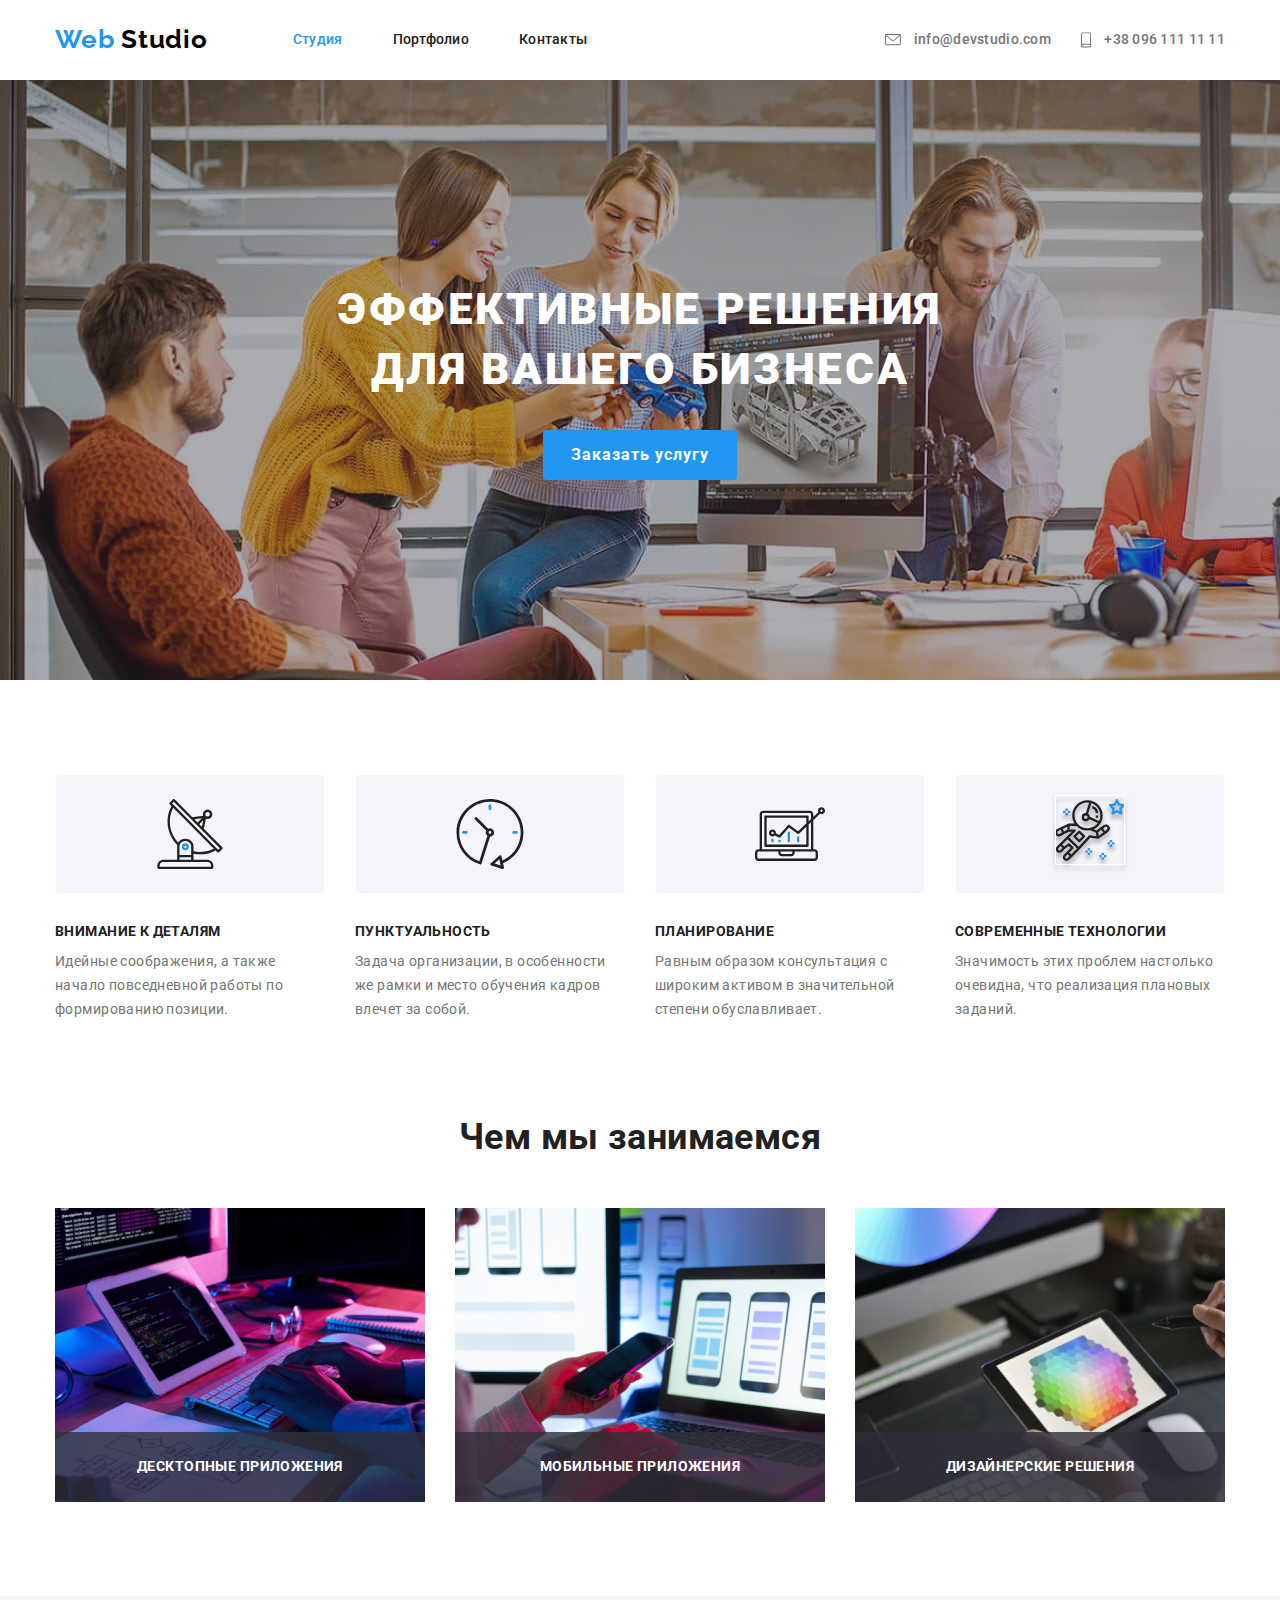
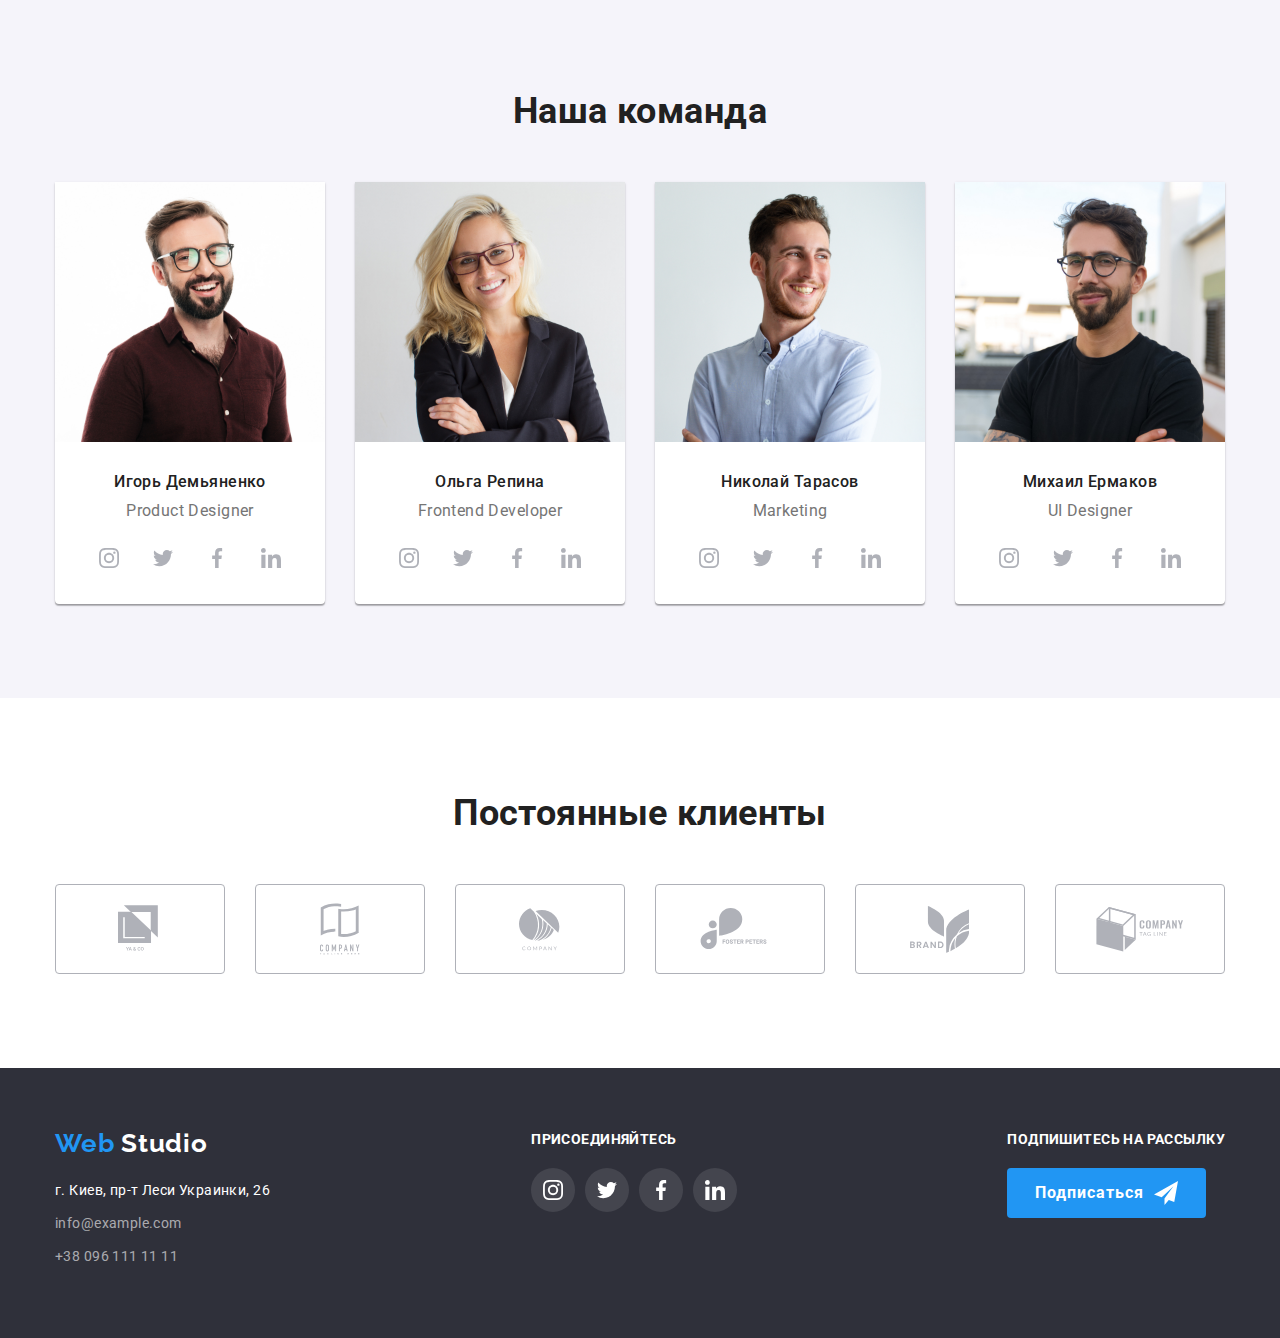
==== index.html @ 5bfbb7c0 "added 4 HW" ====
<!DOCTYPE html>
<html lang="ru">

<head>
  <meta charset="UTF-8" />
  <meta name="viewport" content="width=device-width, initial-scale=1.0" />
  <title>Web Studio</title>
  <link href="https://fonts.googleapis.com/css2?family=Raleway:wght@700&family=Roboto:wght@400;500;700;900&display=swap"
    rel="stylesheet" />
  <link rel="stylesheet" href="https://cdnjs.cloudflare.com/ajax/libs/modern-normalize/0.7.0/modern-normalize.min.css">
  <link rel="stylesheet" href="./css/style.css" />
</head>

<body>
  <!--hat-->
  <header class="container header">
    <a href="" class="logo link"><span class="accent-logo">Web </span>Studio</a>
    <nav>
        <ul class="site-nav list">
          <li class="item"><a href="./index.html" class="link current">Студия</a></li>
          <li class="item"><a href="./portfolio.html" class="link">Портфолио</a></li>
          <li class="item"><a href="" class="link">Контакты</a></li>
      </ul>
    </nav>
    <ul class="contacts list">
      <li class="item">
        <a href="mailto:info@devstudio.com" class="link contact">
          <svg width="16" height="12" class="icon-contact"><use href="./images/sprite.svg#icon-letter"></use></svg>
           info@devstudio.com
        </a>
      </li>
      <li class="item">
        <a href="tel:+38-096-111-11-11" class="link contact">
          <svg width="10" height="16" class="icon-contact">
            <use href="./images/sprite.svg#icon-tel"></use>
          </svg>
          +38 096 111 11 11
        </a>
      </li>
    </ul>
  </header>
  <main>
    <!--hero-->
    <section class="hero">
      <h1 class="section-title">
        Эффективные решения <br />
        для вашего бизнеса
      </h1>
      <form action="">
        <button class="button">Заказать услугу</button>
      </form>
    </section>
    <!--advantage-->
    <section class="section advantage">
      <div class="container">
        <h2 class="visually-hidden">Приемущества</h2>
        <ul class="advantage list">
          <li class="items icon-antenna">
            <h3 class="title">Внимание к деталям</h3>
            <p>
              Идейные соображения, а также начало повседневной работы по
              формированию позиции.
            </p>
          </li>
          <li class="items icon-clock">
            <h3 class="title">Пунктуальность</h3>
            <p>
              Задача организации, в особенности же рамки и место обучения кадров
              влечет за собой.
            </p>
          </li>
          <li class="items icon-diagram">
            <h3 class="title">Планирование</h3>
            <p>
              Равным образом консультация с широким активом в значительной
              степени обуславливает.
            </p>
          </li>
          <li class="items icon-astronaut">
            <h3 class="title">Современные технологии</h3>
            <p class="text">
              Значимость этих проблем настолько очевидна, что реализация
              плановых заданий.
            </p>
          </li>
        </ul>
      </div>
    </section>

    <!--services-->
    <section class="section services">
      <div class="container">
        <h2 class="section-title">Чем мы занимаемся</h2>
        <ul class="services list">
          <li class="item service">
            <img src="./images/desktop_applications.jpg" alt="desktop applications" width="370" />
            <h3 class="title service">Десктопные приложения</h3>
          </li>
          <li class="item service">
            <img src="./images/Mobile_applications.jpg" alt="mobile applications" width="370" />
            <h3 class="title service">Мобильные приложения</h3>
          </li>
          <li class="item service">
            <img src="./images/Design_solutions.jpg" alt="design solutions" width="370" />
            <h3 class="title service">Дизайнерские решения</h3>
          </li>
        </ul>
      </div>
    </section>
    <!--our team-->
    <section class="section team">
      <div class="container">
        <h2 class="section-title">Наша команда</h2>
           <ul class="personnel list">
            <li class="item">
              <img src="./images/Игорь-Демьяненко.jpg" alt="Игорь Демьяненко" width="270" height="260" />
              <h3 class="title-lower">Игорь Демьяненко</h3>
              <p class="text">Product Designer</p>
              <ul class="link-list social">
                <li class="social-item">
                  <a href="https://www.instagram.com" class="social-link" target="_blank" aria-label="Ссылка на Instagram ">
                   <svg class="social-icon" width="20" height="20">
                   <use href="./images/sprite.svg#icon-instagram"></use>
                   </svg>
                  </a>
                </li>
                <li class="social-item">
                  <a href="https://twitter.com" class="social-link" target="_blank" aria-label="Ссылка на Twitter ">
                   <svg class="social-icon" width="20" height="20">
                   <use href="./images/sprite.svg#icon-twitter"></use></svg>
                  </a>
               </li>
               <li class="social-item">
                  <a href="https://facebook.com/" class="social-link" target="_blank" aria-label="Ссылка на Facebook ">
                   <svg class="social-icon" width="20" height="20">
                   <use href="./images/sprite.svg#icon-facebook"></use>
                   </svg>
                 </a>
                </li>
                <li class="social-item">
                  <a href="https://www.linkedin.com/" class="social-link" target="_blank" aria-label="Ссылка на Linkedin ">
                    <svg class="social-icon" width="20" height="20">
                    <use href="./images/sprite.svg#icon-linkedin"></use></svg>
                  </a>
                </li>
              </ul>
            </li>
            <li class="item">
              <img src="./images/Ольга-Репина.jpg" alt="Ольга Репина" width="270" height="260" />
              <h3 class="title-lower">Ольга Репина</h3>
              <p class="text">Frontend Developer</p>
              <ul class="link-list social">
                <li class="social-item">
                  <a href="https://www.instagram.com" class="social-link" target="_blank" aria-label="Ссылка на Instagram ">
                    <svg class="social-icon" width="20" height="20">
                      <use href="./images/sprite.svg#icon-instagram"></use>
                    </svg>
                  </a>
                </li>
                <li class="social-item">
                  <a href="https://twitter.com" class="social-link" target="_blank" aria-label="Ссылка на Twitter ">
                    <svg class="social-icon" width="20" height="20">
                      <use href="./images/sprite.svg#icon-twitter"></use>
                    </svg>
                  </a>
                </li>
                <li class="social-item">
                  <a href="https://facebook.com/" class="social-link" target="_blank" aria-label="Ссылка на Facebook ">
                    <svg class="social-icon" width="20" height="20">
                      <use href="./images/sprite.svg#icon-facebook"></use>
                    </svg>
                  </a>
                </li>
                <li class="social-item">
                  <a href="https://www.linkedin.com/" class="social-link" target="_blank" aria-label="Ссылка на Linkedin ">
                    <svg class="social-icon" width="20" height="20">
                      <use href="./images/sprite.svg#icon-linkedin"></use>
                    </svg>
                  </a>
                </li>
              </ul>
            </li>
            <li class="item">
              <img src="./images/Николай-Тарасов.jpg" alt="Николай Тарасов" width="270" height="260" />
              <h3 class="title-lower">Николай Тарасов</h3>
              <p class="text">Marketing</p>
              <ul class="link-list social">
                <li class="social-item">
                  <a href="https://www.instagram.com" class="social-link" target="_blank" aria-label="Ссылка на Instagram ">
                    <svg class="social-icon" width="20" height="20">
                      <use href="./images/sprite.svg#icon-instagram"></use>
                    </svg>
                  </a>
                </li>
                <li class="social-item">
                  <a href="https://twitter.com" class="social-link" target="_blank" aria-label="Ссылка на Twitter ">
                    <svg class="social-icon" width="20" height="20">
                      <use href="./images/sprite.svg#icon-twitter"></use>
                    </svg>
                  </a>
                </li>
                <li class="social-item">
                  <a href="https://facebook.com/" class="social-link" target="_blank" aria-label="Ссылка на Facebook ">
                    <svg class="social-icon" width="20" height="20">
                      <use href="./images/sprite.svg#icon-facebook"></use>
                    </svg>
                  </a>
                </li>
                <li class="social-item">
                  <a href="https://www.linkedin.com/" class="social-link" target="_blank" aria-label="Ссылка на Linkedin ">
                    <svg class="social-icon" width="20" height="20">
                      <use href="./images/sprite.svg#icon-linkedin"></use>
                    </svg>
                  </a>
                </li>
              </ul>
            </li>
            <li class="item">
              <img src="./images/Михаил-Ермаков.jpg" alt="Михаил Ермаков" width="270" height="260" />
              <div>
                <h3 class="title-lower">Михаил Ермаков</h3>
                <p class="text">UI Designer</p>
                <ul class="link-list social">
                  <li class="social-item">
                    <a href="https://www.instagram.com" class="social-link" target="_blank" aria-label="Ссылка на Instagram ">
                      <svg class="social-icon" width="20" height="20">
                        <use href="./images/sprite.svg#icon-instagram"></use>
                      </svg>
                    </a>
                  </li>
                  <li class="social-item">
                    <a href="https://twitter.com" class="social-link" target="_blank" aria-label="Ссылка на Twitter ">
                      <svg class="social-icon" width="20" height="20">
                        <use href="./images/sprite.svg#icon-twitter"></use>
                      </svg>
                    </a>
                  </li>
                  <li class="social-item">
                    <a href="https://facebook.com/" class="social-link" target="_blank" aria-label="Ссылка на Facebook ">
                      <svg class="social-icon" width="20" height="20">
                        <use href="./images/sprite.svg#icon-facebook"></use>
                      </svg>
                    </a>
                  </li>
                  <li class="social-item">
                    <a href="https://www.linkedin.com/" class="social-link" target="_blank" aria-label="Ссылка на Linkedin ">
                      <svg class="social-icon" width="20" height="20">
                        <use href="./images/sprite.svg#icon-linkedin"></use>
                      </svg>
                    </a>
                  </li>
                </ul>
            </li>
          </ul>
      </div>

    </section>
    <!--customers-->
    <section class="section customers">
      <div class="container">
        <h2 class="section-title">Постоянные клиенты</h2>
        <ul class="container-cust list">
          <li class="item">
            <a href="" class="item-cust">
            <svg width="44" height="49" class="icon-item-cust">
              <use href="./images/sprite.svg#icon-client-1"></use>
            </svg> </a>
          </li>
          <li class="item">
            <a href="" class="item-cust">
              <svg width="40" height="52" class="icon-item-cust">
                <use href="./images/sprite.svg#icon-client-2"></use>
              </svg> </a>
          </li>
          <li class="item">
            <a href="" class="item-cust">
              <svg width="41" height="43" class="icon-item-cust">
                <use href="./images/sprite.svg#icon-client-3"></use>
              </svg> </a>
          </li>
          <li class="item">
            <a href="" class="item-cust">
              <svg width="80" height="42" class="icon-item-cust">
                <use href="./images/sprite.svg#icon-client-4"></use>
              </svg> </a>
          </li>
          <li class="item">
            <a href="" class="item-cust">
              <svg width="59" height="47" class="icon-item-cust">
                <use href="./images/sprite.svg#icon-client-5"></use>
              </svg> </a>
          </li>
          <li class="item">
            <a href="" class="item-cust">
              <svg width="88" height="45" class="icon-item-cust">
                <use href="./images/sprite.svg#icon-client-6"></use>
              </svg> </a>
          </li>
        </ul>
      </div>
    </section>
   </main>
  <!--footer-->
  <footer class="footer">
    <div class="container-fotter">
      <div class="address-container">
        <a href="" class="logo link"><span class="accent-logo">Web </span>Studio</a>
        <address>
          г. Киев, пр-т Леси Украинки, 26 <br />
          <a href="mailto:info@example.com" class="address link">info@example.com</a>
          <br />
          <a href="tel:+38-096-111-11-11" class="address link">+38 096 111 11 11</a>
        </address>
      </div>
      <div class="link-container">
        <b class="title">присоединяйтесь</b>
        <ul class="link-list social-foot">
          <li class="social-item">
            <a href="https://www.instagram.com" class="social-link foot" target="_blank" aria-label="Ссылка на Instagram ">
              <svg class="social-icon foot" width="20" height="20">
                <use href="./images/sprite.svg#icon-instagram"></use>
              </svg>
            </a>
          </li>
          <li class="social-item">
            <a href="https://twitter.com" class="social-link foot" target="_blank" aria-label="Ссылка на Twitter ">
              <svg class="social-icon foot" width="20" height="20">
                <use href="./images/sprite.svg#icon-twitter"></use>
              </svg>
            </a>
          </li>
          <li class="social-item">
            <a href="https://facebook.com/" class="social-link foot" target="_blank" aria-label="Ссылка на Facebook ">
              <svg class="social-icon foot" width="20" height="20">
                <use href="./images/sprite.svg#icon-facebook"></use>
              </svg>
            </a>
          </li>
          <li class="social-item">
            <a href="https://www.linkedin.com/" class="social-link foot" target="_blank" aria-label="Ссылка на Linkedin ">
              <svg class="social-icon foot" width="20" height="20">
                <use href="./images/sprite.svg#icon-linkedin"></use>
              </svg>
            </a>
          </li>
        </ul>
      </div>
      <div class="subscription">
        <b class="title">подпишитесь на рассылку</b><br />
        <form action="">
          <button class="button">Подписаться</button>
        </form>
      </div>
     </div>
   </footer>
 </body>
</html>
---- css/style.css ----
:root {
  --primery-text-color: #757575;
  --title-text-color: #212121;
  --secondery-title-text-color: #ffffff;
  --accent-color: #2196f3;
  --link-color: #afb1b8;
}
html {
  box-sizing: border-box;
}
*,
*::befor,
*::after {
  box-sizing: inherit;
}

.container {
  margin-right: auto;
  margin-left: auto;
  width: 1200px;
  padding-right: 15px;
  padding-left: 15px;
  /* outline: 2px solid blue;
  background-color: lightgreen; */
}

.container.header {
  padding-left: 15px;
  padding-right: 15px;
  padding-top: 0px;
  padding-bottom: 0px;
}

body {
  background-color: #fff;
  color: var(--primery-text-color);
  font-family: "Roboto", sans-serif;
  letter-spacing: 0.03em;
  font-size: 14px;
  line-height: 1.71;
}

.list {
  list-style: none;
  margin: 0px;
  padding: 0px;
}

a.link {
  text-decoration: none;
}
.section {
  padding-top: 94px;
  padding-bottom: 94px;
  /* outline: 2px solid brown; */
}
.section.services {
  padding-top: 0px;
}

/* header */
.header {
  display: flex;
  align-items: center;
}

/* site-nav */
.logo {
  color: #000000;
  font-family: "Raleway", sans-serif;
  font-weight: bold;
  font-size: 26px;
  line-height: 1.19;
  display: inline-block;
  padding-top: 24px;
  padding-bottom: 25px;
  /* identical to box height соответствует высоте коробки*/
  letter-spacing: 0.03em;
}

.accent-logo {
  color: var(--accent-color);
}

.site-nav {
  display: flex;
  margin-left: 85px;
}

.site-nav .item + .item {
  margin-left: 50px;
}

.site-nav .link {
  display: block;
  padding-top: 32px;
  padding-bottom: 32px;

  color: var(--title-text-color);
  font-weight: 500;
  font-size: 14px;
  line-height: 1.14;
  letter-spacing: 0.02em;
}

.site-nav .link:hover,
.site-nav .link:focus {
  color: var(--accent-color);
}

.site-nav .link.current {
  color: var(--accent-color);
}

/* contacts */
.contacts {
  display: flex;
  margin-left: auto;
}

.contacts .item + .item {
  margin-left: 30px;
}

.contacts .link {
  color: var(--primery-text-color);
  font-weight: 500;
  font-size: 14px;
  line-height: 1.14;
  letter-spacing: 0.02em;
}

.contacts .link:hover,
.contacts .link:focus {
  color: var(--accent-color);
}
.icon-contact {
  margin-right: 10px;
  fill: var(--primery-text-color);
  vertical-align: middle;
}
.contacts .link:hover .icon-contact,
.contacts .link:focus .icon-contact {
  fill: var(--accent-color);
}

/* for h2 */
.section-title {
  color: var(--title-text-color);
  font-weight: bold;
  font-size: 36px;
  line-height: 1.17;
  text-align: center;
  margin-top: 0px;
  margin-bottom: 50px;
  /* background-color: lightpink;
  outline: 2px solid red; */
}

/* for h3 */
.title {
  color: var(--title-text-color);
  font-size: 14px;
  line-height: 1.14;
  text-transform: uppercase;
  margin-top: 30px;
  margin-bottom: 10px;
}

/* hero */
.hero {
  text-align: center;
  padding-top: 200px;
  padding-bottom: 200px;
  display: block;
  margin-left: auto;
  margin-right: auto;
  max-width: 1600px;
  height: 600px;
  background-image: linear-gradient(
      rgba(47, 48, 58, 0.4),
      rgba(47, 48, 58, 0.4)
    ),
    url(../images/header-img.jpg);
  /* background-size: contain;
  background-repeat: no-repeat;
  background-position: center; */
  background-color: rgba(47, 48, 58);
}

.hero .section-title {
  color: var(--secondery-title-text-color);
  font-weight: 900;
  font-size: 44px;
  line-height: 1.36;
  text-align: center;
  letter-spacing: 0.06em;
  text-transform: uppercase;
  margin-bottom: 30px;
}

/* button */
.button {
  color: var(--secondery-title-text-color);
  background-color: var(--accent-color);
  font-weight: bold;
  font-size: 16px;
  line-height: 1.88;
  align-items: center;
  text-align: center;
  border-radius: 4px;
  border: 0px;
  letter-spacing: 0.06em;
  padding: 10px 28px;
}

/* advantage */
.visually-hidden {
  position: absolute !important;
  clip: rect(1px 1px 1px 1px); /* IE6, IE7 */
  clip: rect(1px, 1px, 1px, 1px);
  padding: 0 !important;
  border: 0 !important;
  height: 1px !important;
  width: 1px !important;
  overflow: hidden;
}

/* advantage */
p {
  margin: 0px;
}
/* .advantage .title {
  color: var(--title-text-color);
  font-size: 14px;
  line-height: 1.14;
  text-transform: uppercase;
}
.advantage .text {
  font-size: 14px;
  line-height: 1.17;
} */
.advantage {
  display: flex;
  flex-wrap: wrap;
}

.advantage .items {
  width: calc((100% - 90px) / 4);
  margin-right: 30px;
}

.advantage .items:nth-child(4n) {
  margin-right: 0px;
}
.advantage .items::before {
  display: block;
  content: "";
  height: 120px;
  /* outline: 2px solid red; */
  border: 1px solid #ffffff;
  border-radius: 4px;
  background-color: #f5f4fa;
  background-repeat: no-repeat;
  background-position: center;
}
.advantage .icon-antenna::before {
  background-image: url(../images/antenna.svg);
}
.advantage .icon-clock::before {
  background-image: url(../images/clock.svg);
}
.advantage .icon-diagram::before {
  background-image: url(../images/diagram.svg);
}
.advantage .icon-astronaut::before {
  background-image: url(../images/astronaut.svg);
}

/* service */
.services {
  display: flex;
  flex-wrap: wrap;
}

.services .item {
  width: calc((100% - 60px) / 3);
  margin-right: 30px;
}
.item .title {
  margin-top: 0px;
}

.services .item:nth-child(3n) {
  margin-right: 0px;
}
img {
  display: block;
}

.services .title {
  color: var(--secondery-title-text-color);
  background: rgba(47, 48, 58, 0.8);
  font-weight: bold;
  font-size: 14px;
  line-height: 1.14;
  text-align: center;
  padding-top: 27px;
  padding-bottom: 27px;
}

.item.service {
  position: relative;
}

.title.service {
  position: absolute;
  margin: 0px;
  width: 100%;
  left: 0;
  bottom: 0;
}

/* seclion our team */
.section.team {
  background: #f5f4fa;
}

.personnel.list {
  display: flex;
  flex-wrap: wrap;
}
.personnel.list .item {
  width: calc((100% - 90px) / 4);
  margin-right: 30px;
  box-shadow: 0px 1px 3px rgba(0, 0, 0, 0.12), 0px 1px 1px rgba(0, 0, 0, 0.14),
    0px 2px 1px rgba(0, 0, 0, 0.2);
  border-radius: 0px 0px 4px 4px;
  background: #ffffff;
  /* background-color: steelblue; */
}

.personnel.list .item:nth-child(4n) {
  margin-right: 0px;
}

.title-lower {
  font-weight: 500;
  font-size: 16px;
  line-height: 1.19;
  text-align: center;
  color: var(--title-text-color);
  margin-top: 30px;
  margin-bottom: 10px;
}

.personnel.list .text {
  font-size: 16px;
  line-height: 1.19;
  text-align: center;
  margin-bottom: 16px;
}

.social-item:not(:last-child) {
  margin-right: 10px;
}

.social-link {
  display: inline-flex;
  align-items: center;
  justify-content: center;
  width: 44px;
  height: 44px;
  background: #ffffff;
  border-radius: 50%;
}
.social-icon {
  fill: var(--link-color);
}
.social-link:hover,
.social-link:focus {
  background-color: var(--accent-color);
}
.social-link:hover .social-icon,
.social-link:focus .social-icon {
  fill: #fff;
}

/* section customers */
.container-cust {
  display: flex;
  flex-wrap: wrap;
}
.container-cust .item {
  width: calc((100% - 150px) / 6);
  margin-right: 30px;
  height: 90px;
}
.item-cust {
  display: flex;
  height: 90px;
  background-color: #fff;
  border: 1px solid var(--link-color);
  border-radius: 4px;
  fill: var(--link-color);
}

.item-cust:hover,
.item-cust:focus,
.icon-item:hover .icon-item-cust,
.icon-item:focus .icon-item-cust {
  fill: var(--accent-color);
  border-color: var(--accent-color);
}
.icon-item-cust {
  margin: auto;
}
.container-cust .item:nth-child(6n) {
  margin-right: 0px;
}

/* footer */
footer {
  color: var(--secondery-title-text-color);
  background: #2f303a;
}
.container-fotter {
  display: flex;
  justify-content: space-between;
  margin-right: auto;
  margin-left: auto;
  width: 1200px;
  padding: 60px 15px;
}
.address-container {
  width: 270px;
  margin-right: 30px;
  display: inline-block;
  margin-bottom: 9px;
  /* background-color: silver; */
}

address {
  font-style: normal;
}
address .link {
  display: inline-block;
  margin-top: 9px;
}

.link-container {
  width: 270px;
  margin-right: 30px;
  /* background-color: silver; */
}
.link-container .title {
  margin-top: 0px;
}
.link-list {
  margin: 0px;
  display: flex;
  padding-left: 0px;
  justify-content: center;
  padding-bottom: 24px;
  list-style: none;
}

footer .link {
  color: var(--secondery-title-text-color);
}
footer .title {
  color: var(--secondery-title-text-color);
  display: inline-block;
  margin-bottom: 20px;
}
.address.link {
  color: rgba(255, 255, 255, 0.6);
}

.container-fotter .logo {
  padding: 0px;
  margin-bottom: 20px;
}
/* .subscription {
  background-color: silver;
  width: 540px;
} */
.subscription .title {
  margin-top: 0px;
}

.subscription .button {
  display: inline-flex;
  cursor: pointer;
  align-items: center;
}
.subscription .button::after {
  margin-left: 10px;
  width: 24px;
  height: 24px;
  content: "";
  background-image: url(../images/icon-send.svg);
}
.link-list.social-foot {
  justify-content: start;
}

.social-link.foot {
  background: rgba(255, 255, 255, 0.1);
}
.social-icon.foot {
  fill: #fff;
}

.social-link.foot:hover,
.social-link.foot:focus {
  background-color: var(--accent-color);
}

/* portfolio */

.portfolio {
  padding-top: 93px;
  padding-bottom: 94px;
}
.filter-section {
  padding-bottom: 50px;
}
.project-section {
  padding-top: 0px;
}
.button.filter {
  color: var(--title-text-color);
  background-color: #f5f4fa;
  padding: 6px 22px;
}
.button.filter:hover,
.button.filter:focus {
  background-color: var(--accent-color);
  color: #eeeeee;
}
.filter {
  display: flex;
  /* padding-top: 0px; */
  justify-content: center;
}

.filter .item + .item {
  margin-left: 8px;
}

.card .link {
  color: var(--title-text-color);
  font-weight: bold;
  font-size: 18px;
  line-height: 2;
  letter-spacing: 0.06em;
}
.text-title {
  color: var(--primery-text-color);
  font-size: 16px;
  line-height: 1.88;
  letter-spacing: 0.06em;
}
.text-accent {
  background: rgba(33, 150, 243, 0.9);
  color: var(--secondery-title-text-color);
  font-size: 18px;
  line-height: 1.56;
  letter-spacing: 0.03em;
}
.is-hidden {
  display: none;
}
.name-title {
  font-size: 18px;
  line-height: 2;
  letter-spacing: 0.06em;
  color: var(--title-text-color);
}
.card {
  display: flex;
  flex-wrap: wrap;
}
.card-list {
  width: calc((100% - 60px) / 3);
  margin-right: 30px;
  margin-bottom: 30px;
  /* outline: 2px solid green; */
}
.card .card-list:nth-child(3n) {
  margin-right: 0px;
}

.card-list:hover,
.card-list:focus {
  box-shadow: 0px 1px 1px rgba(0, 0, 0, 0.12), 0px 4px 4px rgba(0, 0, 0, 0.06),
    1px 4px 6px rgba(0, 0, 0, 0.16);
}
.project-name {
  padding: 20px 24px;
  border: 1px solid #eeeeee;
}
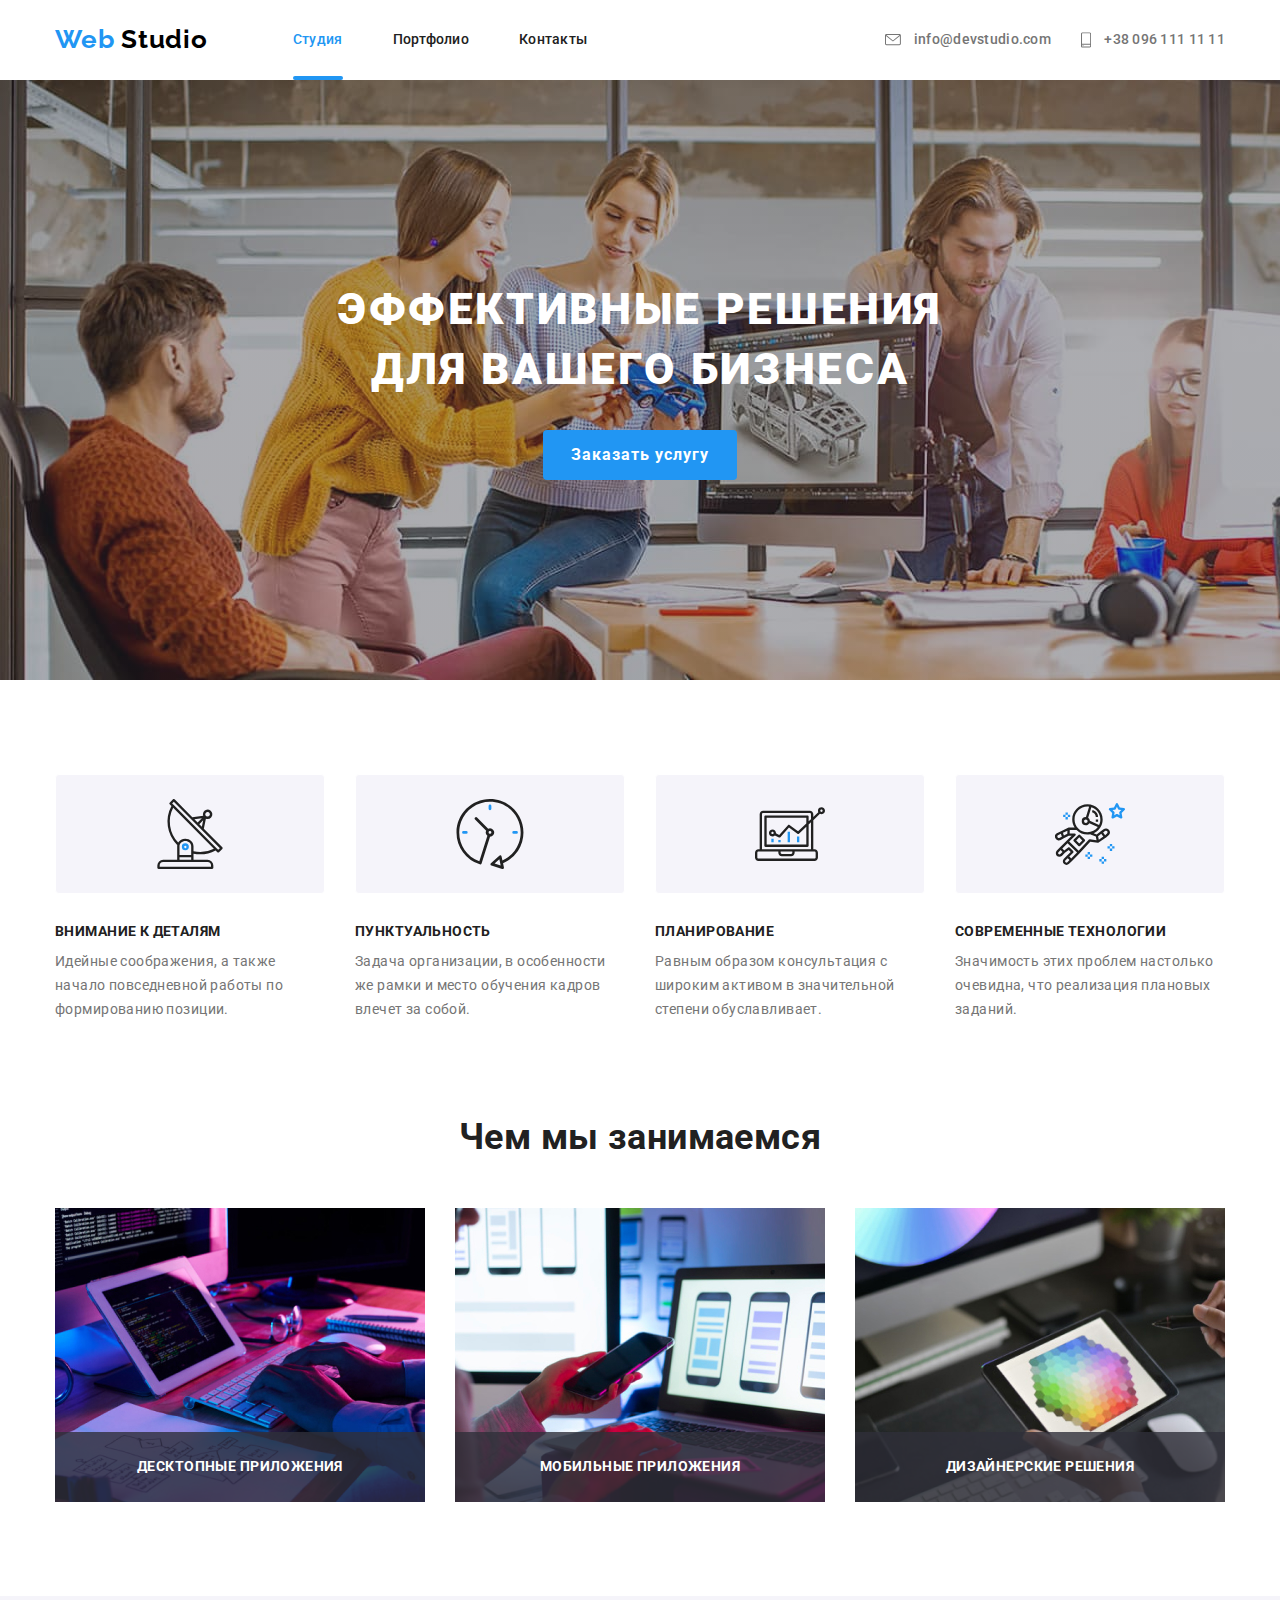
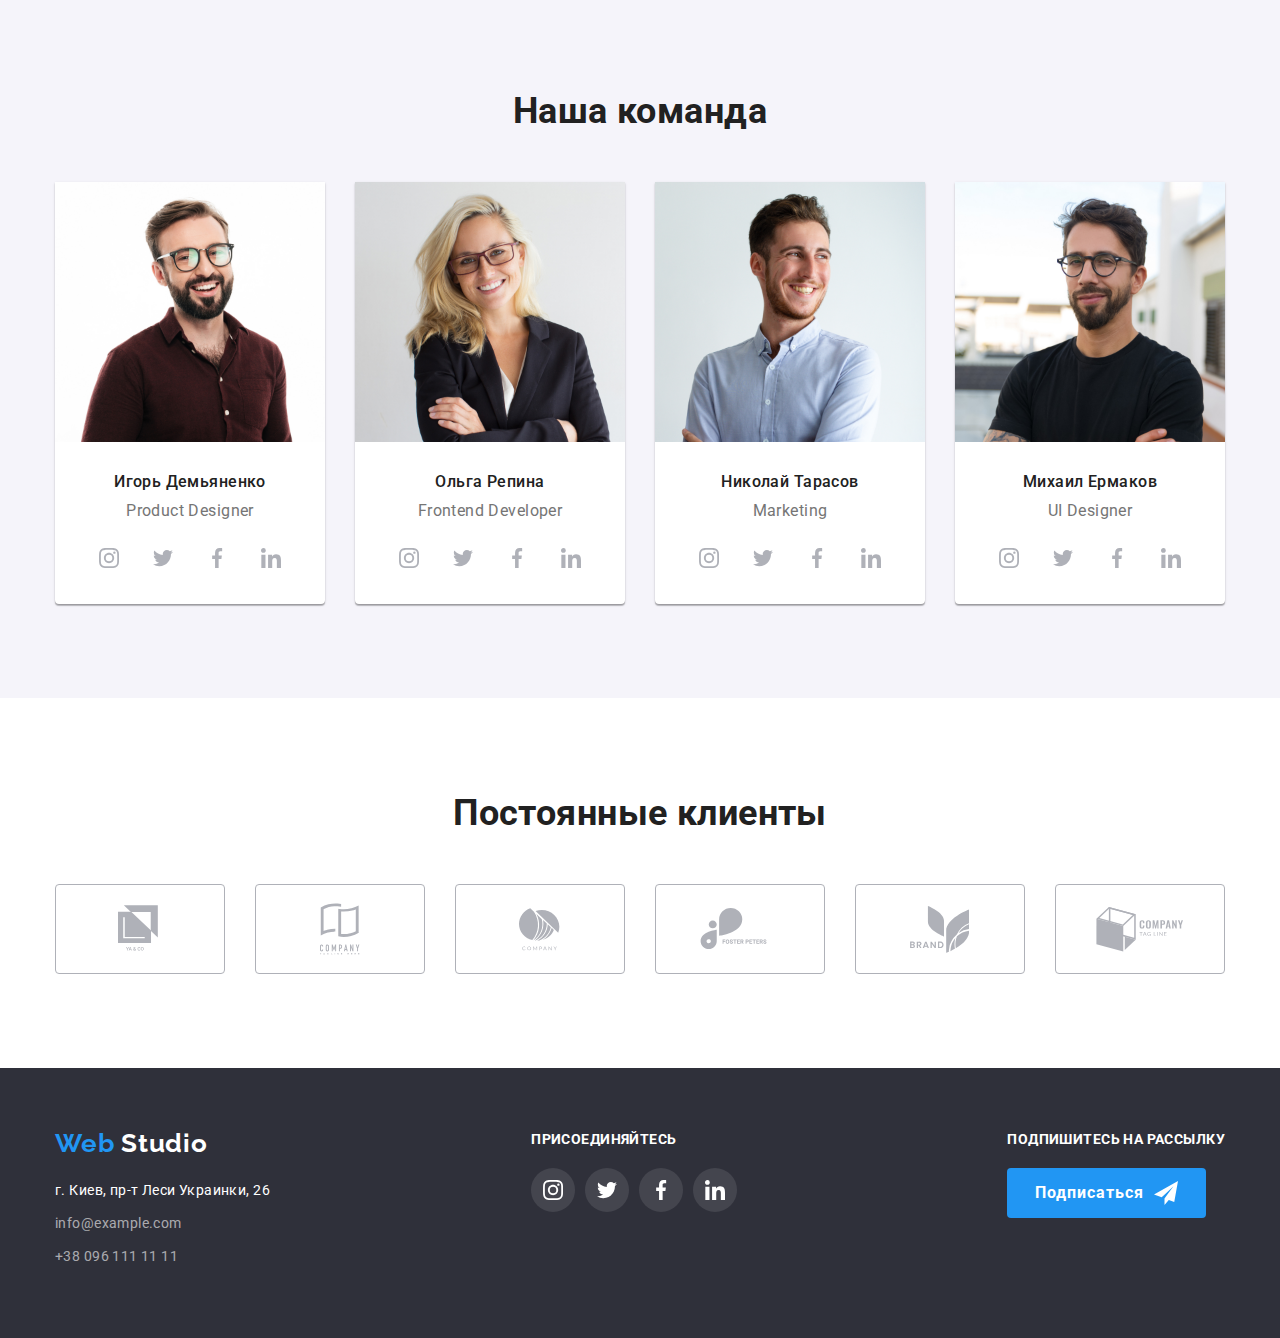
==== commit 5ed0b068: "fixed bugs, added line in portfolio header" ====
--- a/index.html
+++ b/index.html
@@ -46,9 +46,17 @@
         Эффективные решения <br />
         для вашего бизнеса
       </h1>
-      <form action="">
-        <button class="button">Заказать услугу</button>
-      </form>
+         <button class="button" data-modal-open>Заказать услугу</button>
+          <!-- modal window -->
+      <div class="backdrop is-hidden" data-modal>
+        <div class="modal">
+          <form action="" >
+          <button class="modal-close" data-modal-close><svg class="icon-close" width="18" height="18">
+              <use href="./images/sprite.svg#icon-close-black"></use>
+            </svg></button>
+            </form>
+        </div>
+       </div>
     </section>
     <!--advantage-->
     <section class="section advantage">
@@ -353,5 +361,6 @@
       </div>
      </div>
    </footer>
- </body>
+     <script src="./js/modal.js"></script>
+  </body>
 </html>--- a/css/style.css
+++ b/css/style.css
@@ -29,6 +29,13 @@
   padding-right: 15px;
   padding-top: 0px;
   padding-bottom: 0px;
+}
+.container.header.portfolio {
+  padding-left: 15px;
+  padding-right: 15px;
+  padding-top: 0px;
+  padding-bottom: 0px;
+  border-bottom: 1px solid #ececec;
 }
 
 body {
@@ -101,6 +108,8 @@
   font-size: 14px;
   line-height: 1.14;
   letter-spacing: 0.02em;
+
+  transition: color 250ms cubic-bezier(0.4, 0, 0.2, 1);
 }
 
 .site-nav .link:hover,
@@ -110,6 +119,21 @@
 
 .site-nav .link.current {
   color: var(--accent-color);
+}
+.link.current {
+  position: relative;
+}
+.site-nav .link.current::after {
+  content: "";
+  position: absolute;
+  display: block;
+  width: 100%;
+  height: 4px;
+  background: #2196f3;
+  border-radius: 2px;
+
+  bottom: 0px;
+  left: 0px;
 }
 
 /* contacts */
@@ -128,6 +152,8 @@
   font-size: 14px;
   line-height: 1.14;
   letter-spacing: 0.02em;
+
+  transition: color 250ms cubic-bezier(0.4, 0, 0.2, 1);
 }
 
 .contacts .link:hover,
@@ -212,6 +238,7 @@
   border: 0px;
   letter-spacing: 0.06em;
   padding: 10px 28px;
+  cursor: pointer;
 }
 
 /* advantage */
@@ -371,11 +398,15 @@
   justify-content: center;
   width: 44px;
   height: 44px;
-  background: #ffffff;
+  background-color: #ffffff;
   border-radius: 50%;
+
+  transition: background-color 250ms cubic-bezier(0.4, 0, 0.2, 1);
 }
 .social-icon {
   fill: var(--link-color);
+
+  transition: fill 250ms cubic-bezier(0.4, 0, 0.2, 1);
 }
 .social-link:hover,
 .social-link:focus {
@@ -403,6 +434,9 @@
   border: 1px solid var(--link-color);
   border-radius: 4px;
   fill: var(--link-color);
+
+  transition: fill 250ms cubic-bezier(0.4, 0, 0.2, 1),
+    border-color 250ms cubic-bezier(0.4, 0, 0.2, 1);
 }
 
 .item-cust:hover,
@@ -506,7 +540,9 @@
 }
 
 .social-link.foot {
-  background: rgba(255, 255, 255, 0.1);
+  background-color: rgba(255, 255, 255, 0.1);
+
+  transition: background-color 250ms cubic-bezier(0.4, 0, 0.2, 1);
 }
 .social-icon.foot {
   fill: #fff;
@@ -517,6 +553,60 @@
   background-color: var(--accent-color);
 }
 
+/* modal window */
+
+.backdrop {
+  position: fixed;
+  width: 100%;
+  height: 100%;
+
+  top: 0px;
+  left: 0px;
+
+  background-color: rgba(0, 0, 0, 0.2);
+  z-index: 1;
+
+  opacity: 1;
+  transition: opacity 250ms cubic-bezier(0.4, 0, 0.2, 1);
+}
+
+.backdrop.is-hidden {
+  opacity: 0;
+  pointer-events: none;
+}
+.modal {
+  position: absolute;
+  top: 50%;
+  left: 50%;
+  background-color: #fff;
+
+  min-width: 528px;
+  min-height: 581px;
+
+  transform: translate(-50%, -50%) scale(1) rotate(360deg);
+  transition: transform 250ms cubic-bezier(0.4, 0, 0.2, 1);
+}
+.backdrop.is-hidden .modal {
+  transform: translate(-50%, -50%) scale(0.7) rotate(0deg);
+  transition: transform 250ms cubic-bezier(0.4, 0, 0.2, 1);
+}
+
+.modal-close {
+  position: absolute;
+  right: 8px;
+  top: 8px;
+  width: 30px;
+  height: 30px;
+  background-color: #fff;
+  border-radius: 50%;
+  border: 1px solid rgba(0, 0, 0, 0.1);
+  padding: 0px;
+}
+
+.icon-close {
+  display: block;
+  margin: auto;
+}
 /* portfolio */
 
 .portfolio {
@@ -533,6 +623,9 @@
   color: var(--title-text-color);
   background-color: #f5f4fa;
   padding: 6px 22px;
+
+  transition: background-color 250ms cubic-bezier(0.4, 0, 0.2, 1),
+    color 250ms cubic-bezier(0.4, 0, 0.2, 1);
 }
 .button.filter:hover,
 .button.filter:focus {
@@ -563,15 +656,15 @@
   letter-spacing: 0.06em;
 }
 .text-accent {
-  background: rgba(33, 150, 243, 0.9);
   color: var(--secondery-title-text-color);
   font-size: 18px;
   line-height: 1.56;
   letter-spacing: 0.03em;
-}
-.is-hidden {
-  display: none;
-}
+  font-family: Roboto;
+  font-style: normal;
+  font-weight: normal;
+}
+
 .name-title {
   font-size: 18px;
   line-height: 2;
@@ -587,6 +680,8 @@
   margin-right: 30px;
   margin-bottom: 30px;
   /* outline: 2px solid green; */
+
+  transition: box-shadow 250ms cubic-bezier(0.4, 0, 0.2, 1);
 }
 .card .card-list:nth-child(3n) {
   margin-right: 0px;
@@ -601,3 +696,43 @@
   padding: 20px 24px;
   border: 1px solid #eeeeee;
 }
+
+/* text appears over the image */
+.card-hov {
+  position: relative;
+  overflow: hidden;
+}
+
+.card-hov::before {
+  content: "";
+  position: absolute;
+  width: 100%;
+  height: 100%;
+  background-color: rgba(33, 150, 243, 0.9);
+  /* opacity: 0; */
+  transition: opacity 250ms cubic-bezier(0.4, 0, 0.2, 1);
+  transform: translateY(100%);
+  transition: transform 250ms cubic-bezier(0.4, 0, 0.2, 1);
+}
+
+.text-accent-hov {
+  position: absolute;
+  display: block;
+  width: 100%;
+  top: 0px;
+  left: 0px;
+  padding: 63px 24px;
+  /* opacity: 0; */
+  transition: opacity 250ms cubic-bezier(0.4, 0, 0.2, 1);
+  transform: translateY(100%);
+  transition: transform 250ms cubic-bezier(0.4, 0, 0.2, 1);
+}
+
+.card-list:hover .text-accent-hov {
+  /* opacity: 1; */
+  transform: translateY(0);
+}
+.card-list:hover .card-hov::before {
+  /* opacity: 1; */
+  transform: translateY(0);
+}
